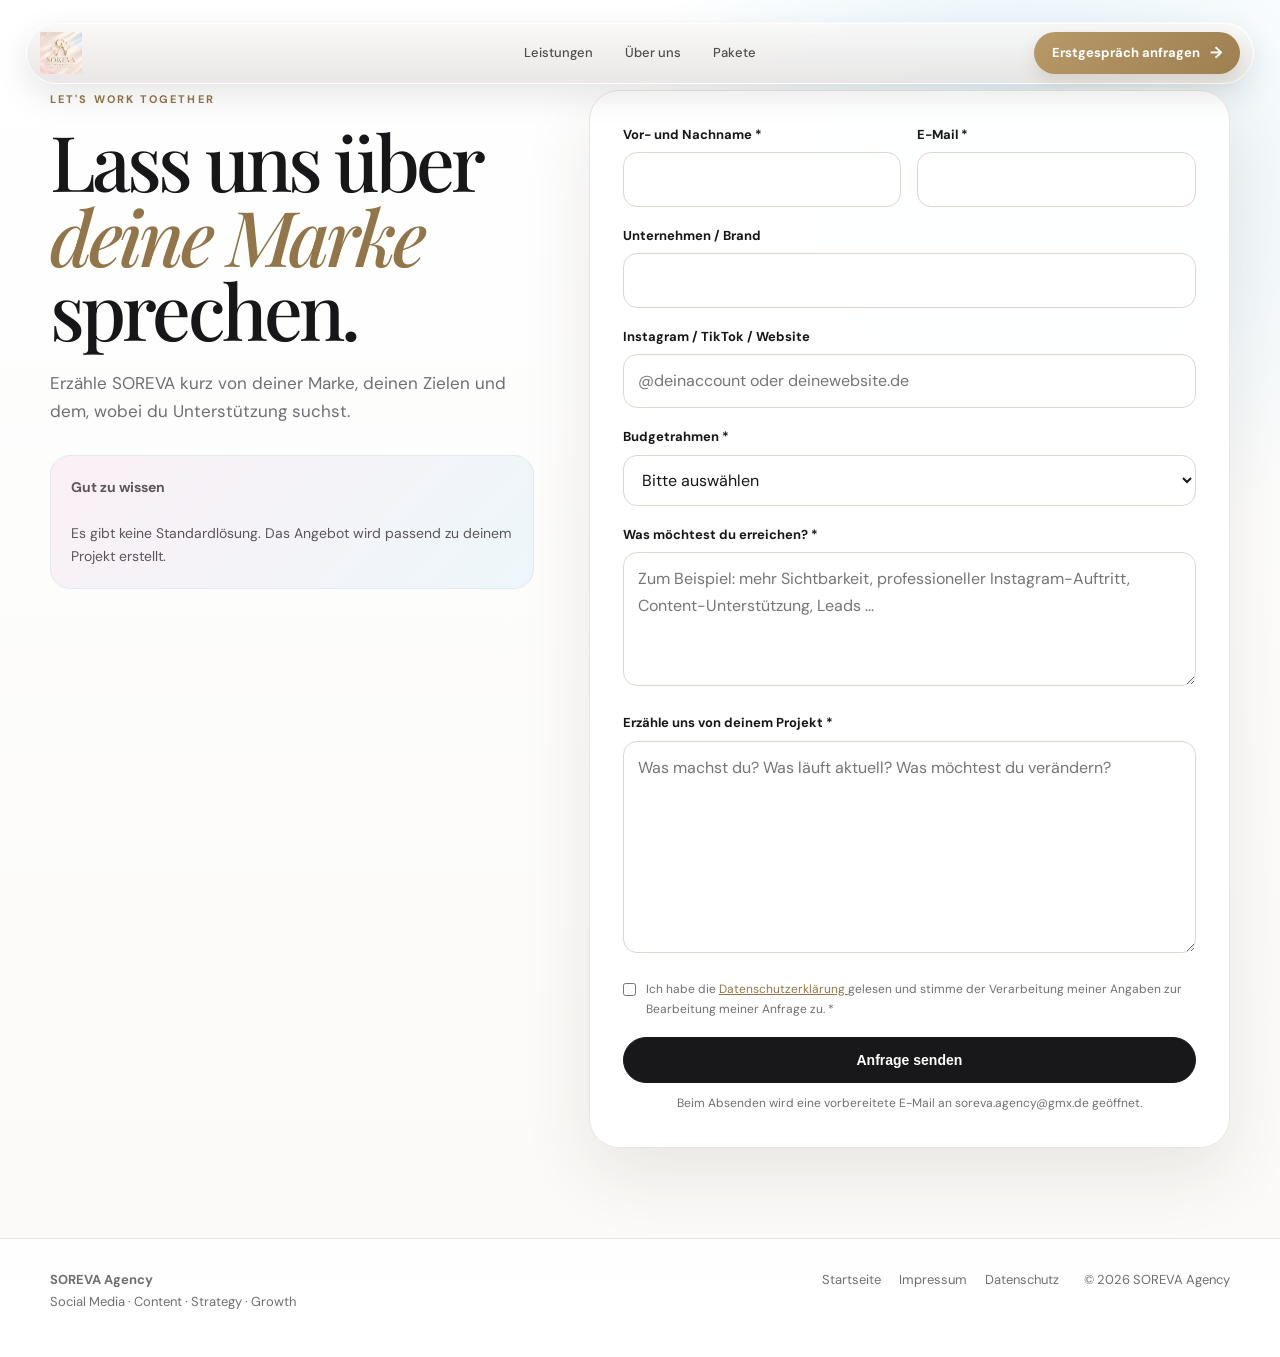
==== anfrage.html @ 7d2bedf1 "Add files via upload" ====
<!DOCTYPE html>
<html lang="de">
<head>
    <meta charset="UTF-8">
    <meta name="viewport" content="width=device-width, initial-scale=1.0">

    <title>Anfrage | SOREVA Agency</title>

    <link rel="preconnect" href="https://fonts.googleapis.com">
    <link rel="preconnect" href="https://fonts.gstatic.com" crossorigin>

    <link
        href="https://fonts.googleapis.com/css2?family=DM+Sans:wght@400;500;600;700&family=Playfair+Display:ital,wght@0,500;0,600;1,500&display=swap"
        rel="stylesheet"
    >

    <link rel="stylesheet" href="style.css">
</head>

<body>

<header class="navbar">
    <div class="container nav-shell">
        <a href="index.html" class="brand" aria-label="SOREVA Agency Startseite">
            <img
                src="assets/soreva-logo.png"
                alt="SOREVA Agency Logo"
                class="brand-logo"
            >
        </a>

        <nav class="nav-links" aria-label="Hauptnavigation">
            <a href="index.html#leistungen">Leistungen</a>
            <a href="index.html#ueber-uns">Über uns</a>
            <a href="index.html#pakete">Pakete</a>
            <a href="anfrage.html" class="nav-request">Anfrage</a>
        </nav>

        <a href="anfrage.html" class="nav-cta">
            Erstgespräch anfragen <span>→</span>
        </a>
    </div>
</header>


<main>

<section class="form-section">

    <div class="container form-layout">

        <div class="form-intro">

            <div class="eyebrow">
                LET'S WORK TOGETHER
            </div>

            <h1>
                Lass uns über
                <em>deine Marke</em>
                sprechen.
            </h1>

            <p>
                Erzähle SOREVA kurz von deiner Marke, deinen Zielen
                und dem, wobei du Unterstützung suchst.
            </p>

            <div class="form-note">

                <strong>Gut zu wissen</strong>

                <br><br>

                Es gibt keine Standardlösung.
                Das Angebot wird passend zu deinem Projekt erstellt.

            </div>

        </div>


        <div class="form-card">

            <form id="contactForm">

                <div class="form-row">

                    <div class="field">

                        <label for="name">
                            Vor- und Nachname *
                        </label>

                        <input
                            type="text"
                            id="name"
                            name="name"
                            required
                        >

                    </div>


                    <div class="field">

                        <label for="email">
                            E-Mail *
                        </label>

                        <input
                            type="email"
                            id="email"
                            name="email"
                            required
                        >

                    </div>

                </div>


                <div class="field">

                    <label for="firma">
                        Unternehmen / Brand
                    </label>

                    <input
                        type="text"
                        id="firma"
                        name="firma"
                    >

                </div>


                <div class="field">

                    <label for="social">
                        Instagram / TikTok / Website
                    </label>

                    <input
                        type="text"
                        id="social"
                        name="social"
                        placeholder="@deinaccount oder deinewebsite.de"
                    >

                </div>


                <div class="field">

                    <label for="budget">
                        Budgetrahmen *
                    </label>

                    <select
                        id="budget"
                        name="budget"
                        required
                    >

                        <option value="">
                            Bitte auswählen
                        </option>

                        <option value="ab 500 €">
                            ab 500 €
                        </option>

                        <option value="ab 950 €">
                            ab 950 €
                        </option>

                        <option value="bis 1.500 €">
                            bis 1.500 €
                        </option>

                        <option value="Noch offen">
                            Noch offen
                        </option>

                    </select>

                </div>


                <div class="field">

                    <label for="ziel">
                        Was möchtest du erreichen? *
                    </label>

                    <textarea
                        id="ziel"
                        name="ziel"
                        rows="4"
                        required
                        placeholder="Zum Beispiel: mehr Sichtbarkeit, professioneller Instagram-Auftritt, Content-Unterstützung, Leads ..."
                    ></textarea>

                </div>


                <div class="field">

                    <label for="message">
                        Erzähle uns von deinem Projekt *
                    </label>

                    <textarea
                        id="message"
                        name="message"
                        rows="7"
                        required
                        placeholder="Was machst du? Was läuft aktuell? Was möchtest du verändern?"
                    ></textarea>

                </div>


                <label class="checkbox">

                    <input
                        type="checkbox"
                        id="privacy"
                        required
                    >

                    <span>

                        Ich habe die
                        <a
                            href="datenschutz.html"
                            target="_blank"
                        >
                            Datenschutzerklärung
                        </a>
                        gelesen und stimme der Verarbeitung
                        meiner Angaben zur Bearbeitung meiner
                        Anfrage zu. *

                    </span>

                </label>


                <button
                    type="submit"
                    class="button button-dark form-submit"
                >
                    Anfrage senden
                </button>


                <div
                    id="formMessage"
                    class="form-message"
                    aria-live="polite"
                ></div>


                <p class="form-hint">
                    Beim Absenden wird eine vorbereitete E-Mail
                    an soreva.agency@gmx.de geöffnet.
                </p>

            </form>

        </div>

    </div>

</section>

</main>


<footer class="footer">

    <div class="container footer-inner">

        <div>
            <strong>SOREVA Agency</strong>
            <br>
            Social Media · Content · Strategy · Growth
        </div>

        <div class="footer-nav">

            <a href="index.html">
                Startseite
            </a>

            <a href="impressum.html">
                Impressum
            </a>

            <a href="datenschutz.html">
                Datenschutz
            </a>

        </div>

        <div>
            © <span id="year"></span> SOREVA Agency
        </div>

    </div>

</footer>


<script src="script.js"></script>

</body>
</html>
---- style.css ----
:root {
    --white: #ffffff;
    --ivory: #fbfaf8;
    --ink: #17171a;
    --gray: #706e72;

    --gold: #b99b6a;
    --gold-dark: #92764a;

    --champagne: #eee1ce;

    --pink: #f4dce8;
    --pink-light: #fbf0f5;

    --blue: #dbeaf2;

    --line: #ebe5de;

    --shadow:
        0 25px 70px rgba(67, 47, 26, 0.10);
}


* {
    box-sizing: border-box;
    margin: 0;
    padding: 0;
}


html {
    scroll-behavior: smooth;
}


body {
    min-height: 100vh;

    background:
        linear-gradient(
            180deg,
            #ffffff 0%,
            #fbfaf8 48%,
            #ffffff 100%
        );

    color: var(--ink);

    font-family:
        "DM Sans",
        Arial,
        sans-serif;

    line-height: 1.65;
}


a {
    text-decoration: none;
    color: inherit;
}


.container {
    width: min(
        1180px,
        calc(100% - 36px)
    );

    margin-inline: auto;
}


/* -------------------------
   NAV
------------------------- */

.navbar {
    position: sticky;
    top: 0;
    z-index: 50;

    background:
        rgba(255, 255, 255, 0.90);

    backdrop-filter: blur(16px);

    border-bottom:
        1px solid rgba(235, 229, 222, 0.85);
}


.nav-inner {
    min-height: 82px;

    display: flex;

    align-items: center;

    justify-content: space-between;

    gap: 24px;
}


.brand {
    display: inline-flex;
    align-items: center;
}


.brand-logo {
    width: 150px;
    height: 62px;

    display: block;

    object-fit: contain;
    object-position: center;
}


.nav-links {
    display: flex;

    align-items: center;

    gap: 28px;

    font-size: 14px;
}


.nav-links a {
    transition: .2s ease;
}


.nav-links a:hover {
    color: var(--gold-dark);
}


/* -------------------------
   BUTTONS
------------------------- */

.button {
    display: inline-flex;

    align-items: center;
    justify-content: center;

    min-height: 46px;

    padding:
        12px 21px;

    border-radius: 999px;

    border: 1px solid transparent;

    font-size: 14px;

    font-weight: 700;

    cursor: pointer;

    transition:
        transform .2s ease,
        box-shadow .2s ease,
        background .2s ease;
}


.button:hover {
    transform: translateY(-2px);
}


.button-dark {
    color: white;

    background: #18181a;

    border-color: #18181a;
}


.button-dark:hover {
    box-shadow:
        0 12px 28px rgba(0, 0, 0, .13);
}


.button-outline {
    background:
        rgba(255, 255, 255, .82);

    border-color:
        #d8d2ca;
}


.button-gold {
    color: #191713;

    background: #dec296;

    border-color: #dec296;
}


/* -------------------------
   TYPOGRAPHY
------------------------- */

.eyebrow {
    font-size: 11px;

    letter-spacing: .19em;

    text-transform: uppercase;

    color: var(--gold-dark);

    font-weight: 700;
}


h1,
h2,
h3 {
    font-family:
        "Playfair Display",
        Georgia,
        serif;

    font-weight: 500;
}


.text-link {
    display: inline-flex;

    align-items: center;

    gap: 8px;

    margin-top: 20px;

    color: var(--gold-dark);

    font-weight: 700;
}


.text-link span {
    transition: transform .2s ease;
}


.text-link:hover span {
    transform: translateX(5px);
}


/* -------------------------
   HERO
------------------------- */

.hero {
    position: relative;

    overflow: hidden;

    min-height: 720px;

    padding:
        90px 0
        85px;
}


.hero-grid {
    position: relative;

    z-index: 2;

    display: grid;

    grid-template-columns:
        1fr 1fr;

    gap: 55px;

    align-items: center;
}


.hero-content {
    padding-top: 10px;
}


.hero h1 {
    max-width: 780px;

    margin:
        16px 0
        24px;

    font-size:
        clamp(54px, 7vw, 91px);

    line-height: .96;

    letter-spacing:
        -.055em;
}


.hero h1 em {
    display: block;

    color:
        var(--gold-dark);

    font-style: italic;
}


.hero-text {
    max-width: 620px;

    color: var(--gray);

    font-size: 18px;
}


.hero-buttons {
    display: flex;

    flex-wrap: wrap;

    gap: 12px;

    margin-top: 30px;
}


.hero-mini {
    display: flex;

    flex-wrap: wrap;

    gap: 20px;

    margin-top: 28px;

    color: #7a746b;

    font-size: 13px;
}


.hero-mini div {
    display: flex;

    align-items: center;

    gap: 8px;
}


.hero-mini span {
    color: var(--gold);
}


/* -------------------------
   HERO VISUAL
------------------------- */

.hero-visual {
    position: relative;

    width:
        min(510px, 94vw);

    aspect-ratio:
        1 / 1;

    margin-inline: auto;

    border-radius: 50%;

    overflow: hidden;

    background:
        radial-gradient(
            circle at 30% 27%,
            rgba(255, 255, 255, .98),
            transparent 23%
        ),
        radial-gradient(
            circle at 72% 71%,
            rgba(244, 214, 228, .80),
            transparent 34%
        ),
        radial-gradient(
            circle at 45% 52%,
            rgba(239, 225, 209, .90),
            transparent 52%
        ),
        linear-gradient(
            145deg,
            #fffdfb,
            #f7eee9 55%,
            #eee1df
        );

    box-shadow:
        inset
            0 0 0 1px
            rgba(255, 255, 255, .95),
        0 35px 90px
            rgba(85, 61, 38, .13);
}


.hero-visual::before {
    content: "";

    position: absolute;

    inset: 7%;

    border:
        1px solid
        rgba(185, 155, 106, .29);

    border-radius: 50%;
}


.hero-visual::after {
    content: "";

    position: absolute;

    inset: 16%;

    border:
        1px solid
        rgba(255, 255, 255, .94);

    border-radius: 50%;
}


.hero-decor {
    position: absolute;

    border-radius: 50%;

    filter:
        blur(2px);

    pointer-events: none;
}


.decor-top {
    width: 500px;
    height: 500px;

    right: -200px;
    top: -210px;

    background:
        radial-gradient(
            circle,
            rgba(242, 215, 229, .65),
            transparent 69%
        );
}


.decor-bottom {
    width: 420px;
    height: 420px;

    left: -190px;
    bottom: -230px;

    background:
        radial-gradient(
            circle,
            rgba(220, 236, 244, .60),
            transparent 69%
        );
}


.visual-orbit {
    position: absolute;

    left: 50%;
    top: 50%;

    border-radius: 50%;

    transform-origin: center;
}


.orbit-gold {
    width: 73%;
    height: 29%;

    transform:
        translate(-50%, -50%)
        rotate(21deg);

    border:
        2px solid
        rgba(185, 155, 106, .88);
}


.orbit-pink {
    width: 73%;
    height: 29%;

    transform:
        translate(-50%, -50%)
        rotate(-23deg);

    border:
        2px solid
        rgba(244, 184, 214, .85);
}


.orbit-blue {
    width: 63%;
    height: 25%;

    transform:
        translate(-50%, -50%)
        rotate(67deg);

    border:
        2px solid
        rgba(179, 218, 240, .88);
}


.visual-glow {
    position: absolute;

    border-radius: 50%;
}


.glow-pink {
    width: 240px;
    height: 240px;

    left: -15px;
    top: 10px;

    background:
        radial-gradient(
            circle,
            rgba(247, 203, 222, .62),
            transparent 70%
        );
}


.glow-blue {
    width: 280px;
    height: 280px;

    right: -25px;
    bottom: -5px;

    background:
        radial-gradient(
            circle,
            rgba(205, 227, 241, .70),
            transparent 71%
        );
}


.visual-monogram {
    position: absolute;

    inset: 0;

    display: flex;

    align-items: center;

    justify-content: center;

    font-family:
        "Playfair Display",
        serif;

    font-size:
        clamp(100px, 13vw, 155px);

    color:
        #ad8d5c;

    text-shadow:
        1px 1px 0 #faecd7,
        0 12px 30px
            rgba(111, 82, 45, .17);
}


.visual-monogram span:first-child {
    z-index: 2;

    transform:
        translate(19px, -18px)
        rotate(-6deg);
}


.visual-monogram span:last-child {
    transform:
        translate(-17px, 24px)
        rotate(7deg);

    color:
        #d0ad73;
}


.spark {
    position: absolute;

    color:
        #a98249;

    text-shadow:
        0 4px 16px
            rgba(133, 98, 48, .18);
}


.spark-1 {
    top: 23%;
    right: 21%;

    font-size: 33px;
}


.spark-2 {
    left: 21%;
    bottom: 24%;

    font-size: 20px;
}


.spark-3 {
    left: 14%;
    top: 42%;

    font-size: 17px;
}


.visual-caption {
    position: absolute;

    left: 50%;
    bottom: 12%;

    transform:
        translateX(-50%);

    width: 84%;

    text-align: center;

    color:
        #906f40;
}


.visual-caption span {
    display: block;

    font-family:
        "Playfair Display",
        serif;

    font-size: 23px;

    letter-spacing:
        .23em;
}


.visual-caption small {
    display: block;

    margin-top: 4px;

    font-size: 8px;

    letter-spacing:
        .22em;

    color:
        #9d8768;
}


/* -------------------------
   SECTIONS
------------------------- */

.section {
    padding:
        100px 0;
}


.intro-section {
    padding-top: 78px;
    padding-bottom: 78px;

    border-top:
        1px solid var(--line);

    border-bottom:
        1px solid var(--line);
}


.intro-grid {
    display: grid;

    grid-template-columns:
        1fr 1fr;

    gap: 60px;

    align-items: end;
}


.intro-grid h2 {
    max-width: 650px;

    margin-top: 11px;

    font-size:
        clamp(40px, 5vw, 63px);

    line-height: 1.02;

    letter-spacing:
        -.045em;
}


.lead {
    color:
        var(--gray);

    font-size: 17px;
}


/* -------------------------
   SECTION HEADING
------------------------- */

.section-heading {
    max-width: 760px;

    margin-bottom: 44px;
}


.section-heading h2 {
    margin:
        10px 0
        17px;

    font-size:
        clamp(42px, 5vw, 66px);

    line-height:
        1.02;

    letter-spacing:
        -.045em;
}


.section-heading p {
    color:
        var(--gray);

    font-size: 17px;
}


/* -------------------------
   SERVICES
------------------------- */

.service-grid {
    display: grid;

    grid-template-columns:
        repeat(3, 1fr);

    gap: 18px;
}


.service-card {
    min-height: 280px;

    padding: 32px;

    border:
        1px solid var(--line);

    border-radius:
        30px;

    background:
        rgba(255, 255, 255, .90);

    box-shadow:
        0 12px 40px rgba(41, 29, 15, .035);
}


.service-card-pink {
    background:
        linear-gradient(
            145deg,
            #fff,
            #fbf0f6
        );
}


.service-card-beige {
    background:
        linear-gradient(
            145deg,
            #fff,
            #f8f2e8
        );
}


.service-number {
    color:
        var(--gold-dark);

    font-size: 12px;

    letter-spacing:
        .15em;

    font-weight: 700;
}


.service-card h3 {
    margin:
        15px 0
        10px;

    font-size: 29px;
}


.service-card p {
    color:
        var(--gray);
}


/* -------------------------
   ABOUT
------------------------- */

.about-section {
    padding:
        100px 0;

    background:
        linear-gradient(
            180deg,
            #fbfaf8,
            #f7edf3 62%,
            #fbfaf8
        );
}


.about-grid {
    display: grid;

    grid-template-columns:
        1fr 1fr;

    gap: 20px;
}


.about-box {
    padding: 38px;

    border:
        1px solid var(--line);

    border-radius:
        32px;

    background:
        rgba(255, 255, 255, .65);
}


.about-main h2 {
    margin:
        12px 0
        18px;

    font-size:
        clamp(42px, 5vw, 62px);

    line-height:
        1.01;

    letter-spacing:
        -.045em;
}


.about-box p {
    max-width: 650px;

    color:
        var(--gray);

    font-size: 16px;
}


.focus-list {
    margin-top: 23px;
}


.focus-list div {
    display: flex;

    justify-content: space-between;

    gap: 20px;

    padding:
        16px 0;

    border-bottom:
        1px solid var(--line);
}


.focus-list strong {
    color:
        var(--gold-dark);
}


/* -------------------------
   PACKAGES
------------------------- */

.package-grid {
    display: grid;

    grid-template-columns:
        repeat(3, 1fr);

    gap: 18px;
}


.package-card {
    min-height: 365px;

    display: flex;

    flex-direction: column;

    padding: 32px;

    border:
        1px solid var(--line);

    border-radius:
        30px;

    background:
        #fff;
}


.package-featured {
    color:
        #fff;

    background:
        #1b1b1d;

    border-color:
        #1b1b1d;

    box-shadow:
        var(--shadow);

    transform:
        translateY(-8px);
}


.package-label {
    color:
        var(--gold-dark);

    font-size: 11px;

    letter-spacing:
        .16em;

    font-weight: 700;
}


.package-featured .package-label {
    color:
        #ddbf8e;
}


.package-card h3 {
    margin:
        11px 0
        2px;

    font-size:
        32px;
}


.price {
    font-size:
        35px;

    font-weight: 700;

    letter-spacing:
        -.04em;
}


.price-info {
    color:
        var(--gray);

    font-size: 13px;
}


.package-featured .price-info {
    color:
        #c7c7c8;
}


.package-card p {
    margin:
        25px 0
        25px;

    color:
        var(--gray);

    font-size: 14px;
}


.package-featured p {
    color:
        #d0d0d2;
}


.package-card .button {
    margin-top: auto;
    width: 100%;
}


.important-info {
    margin-top: 22px;

    padding:
        21px 23px;

    border:
        1px solid #efdfe6;

    border-radius:
        21px;

    background:
        var(--pink-light);

    color:
        #5d555b;

    font-size: 14px;
}


/* -------------------------
   CTA
------------------------- */

.cta-section {
    padding:
        100px 0;
}


.cta-card {
    display: grid;

    grid-template-columns:
        1.1fr .9fr;

    gap: 30px;

    align-items: center;

    padding:
        50px;

    border:
        1px solid #eadfd5;

    border-radius:
        35px;

    background:
        linear-gradient(
            135deg,
            #f8eaf1,
            #f3e8d8
        );
}


.cta-card h2 {
    margin:
        11px 0
        17px;

    font-size:
        clamp(44px, 5vw, 67px);

    line-height:
        .99;
}


.cta-card p {
    max-width: 570px;

    margin-bottom: 25px;

    color:
        var(--gray);
}


.cta-logo {
    display: flex;

    justify-content: center;
}


.cta-logo img {
    width:
        min(370px, 90%);

    border-radius:
        24px;

    box-shadow:
        0 15px 40px
        rgba(67,47,26,.06);
}


/* -------------------------
   FOOTER
------------------------- */

.footer {
    border-top:
        1px solid var(--line);

    padding:
        30px 0
        45px;

    color:
        var(--gray);

    font-size: 13px;
}


.footer-inner {
    display: grid;

    grid-template-columns:
        1fr auto auto;

    gap: 25px;

    align-items: start;
}


.footer-nav {
    display: flex;

    gap: 18px;

    flex-wrap: wrap;
}


.footer-nav a:hover {
    color:
        var(--gold-dark);
}


/* -------------------------
   FORM PAGE
------------------------- */

.form-section {
    min-height:
        calc(100vh - 170px);

    padding:
        90px 0;

    background:
        radial-gradient(
            circle at 82% 13%,
            rgba(245, 220, 233, .72),
            transparent 28%
        ),
        linear-gradient(
            180deg,
            #ffffff,
            #fbfaf8
        );
}


.form-layout {
    display: grid;

    grid-template-columns:
        .86fr 1.14fr;

    gap: 55px;

    align-items: start;
}


.form-intro h1 {
    max-width: 700px;

    margin:
        15px 0
        22px;

    font-size:
        clamp(50px, 6vw, 78px);

    line-height:
        .97;

    letter-spacing:
        -.05em;
}


.form-intro h1 em {
    display: block;

    color:
        var(--gold-dark);

    font-style: italic;
}


.form-intro > p {
    max-width: 570px;

    color:
        var(--gray);

    font-size: 17px;
}


.form-note {
    max-width: 500px;

    margin-top: 30px;

    padding:
        20px;

    border:
        1px solid #efdfe6;

    border-radius:
        20px;

    background:
        var(--pink-light);

    color:
        #5d555b;

    font-size:
        14px;
}


.form-card {
    padding:
        33px;

    border:
        1px solid var(--line);

    border-radius:
        30px;

    background:
        rgba(255,255,255,.97);

    box-shadow:
        var(--shadow);
}


.form-row {
    display: grid;

    grid-template-columns:
        1fr 1fr;

    gap: 16px;
}


.field {
    margin-bottom:
        18px;
}


.field label {
    display: block;

    margin-bottom:
        7px;

    font-size:
        13px;

    font-weight: 700;
}


.field input,
.field select,
.field textarea {
    width: 100%;

    padding:
        13px
        14px;

    border:
        1px solid #ddd6ce;

    border-radius:
        14px;

    background: white;

    color:
        var(--ink);

    font:
        inherit;

    outline: none;

    transition:
        .2s ease;
}


.field textarea {
    resize:
        vertical;

    min-height:
        120px;
}


.field input:focus,
.field select:focus,
.field textarea:focus {
    border-color:
        var(--gold);

    box-shadow:
        0 0 0 3px
        rgba(185,155,106,.12);
}


.checkbox {
    display: flex;

    align-items: flex-start;

    gap: 10px;

    margin:
        4px 0
        18px;

    color:
        var(--gray);

    font-size:
        12px;
}


.checkbox input {
    margin-top:
        3px;
}


.checkbox a {
    color:
        var(--gold-dark);

    text-decoration:
        underline;
}


.form-submit {
    width: 100%;
}


.form-message {
    display: none;

    margin-top:
        14px;

    padding:
        12px 14px;

    border-radius:
        14px;

    background:
        #f4ecdf;

    color:
        #5b4e3e;

    font-size:
        13px;
}


.form-message.show {
    display: block;
}


.form-hint {
    margin-top:
        11px;

    color:
        var(--gray);

    text-align:
        center;

    font-size:
        12px;
}


/* -------------------------
   LEGAL
------------------------- */

.legal-section {
    min-height:
        calc(100vh - 170px);

    padding:
        90px 0;

    background:
        radial-gradient(
            circle at 84% 12%,
            rgba(245, 220, 233, .58),
            transparent 25%
        ),
        #fbfaf8;
}


.legal-content {
    max-width:
        900px;
}


.legal-content h1 {
    margin:
        15px 0
        32px;

    font-size:
        clamp(52px, 6vw, 78px);

    line-height:
        .98;
}


.legal-content h3 {
    margin:
        35px 0
        10px;

    font-size:
        28px;
}


.legal-content p {
    color:
        #59575b;

    margin-bottom:
        17px;
}


.legal-content a {
    color:
        var(--gold-dark);
}


.legal-note {
    margin:
        25px 0;

    padding:
        16px 18px;

    border-left:
        3px solid var(--gold);

    border-radius:
        8px;

    background:
        #f8f3ea;

    color:
        #5b5145;
}


.legal-buttons {
    display: flex;

    flex-wrap: wrap;

    gap: 12px;

    margin-top: 34px;
}


/* -------------------------
   MOBILE
------------------------- */

@media (max-width: 930px) {

    .nav-links {
        display: none;
    }


    .hero-grid,
    .intro-grid,
    .about-grid,
    .package-grid,
    .service-grid,
    .cta-card,
    .form-layout {
        grid-template-columns:
            1fr;
    }


    .hero {
        padding-top:
            60px;
    }


    .hero-visual {
        order:
            -1;

        width:
            min(430px, 90vw);

        margin-bottom:
            15px;
    }


    .package-featured {
        transform:
            none;
    }


    .footer-inner {
        grid-template-columns:
            1fr;
    }


    .form-row {
        grid-template-columns:
            1fr;
    }

}


@media (max-width: 560px) {

    .container {
        width:
            min(
                100% - 24px,
                1180px
            );
    }


    .brand-logo {
        width:
            125px;

        height:
            52px;
    }


    .navbar .button {
        padding:
            10px 15px;

        font-size:
            12px;
    }


    .hero h1 {
        font-size:
            54px;
    }


    .hero {
        min-height:
            auto;
    }


    .hero-visual {
        width:
            min(345px, 92vw);
    }


    .visual-monogram {
        font-size:
            96px;
    }


    .visual-caption span {
        font-size:
            18px;
    }


    .section,
    .about-section,
    .cta-section,
    .legal-section,
    .form-section {
        padding:
            65px 0;
    }


    .about-box,
    .cta-card,
    .form-card,
    .package-card,
    .service-card {
        padding:
            24px;
    }


    .cta-card {
        gap:
            15px;
    }

}


/* =========================
   FLOATING NAVBAR
========================= */

.navbar {
    position: fixed;
    top: 22px;
    left: 0;
    width: 100%;
    z-index: 100;

    background: transparent;
    border: 0;
    backdrop-filter: none;
}

.nav-shell {
    min-height: 62px;
    width: min(1280px, calc(100% - 52px));

    display: grid;
    grid-template-columns: 1fr auto 1fr;
    align-items: center;
    gap: 24px;

    padding: 7px 13px;

    border: 1px solid rgba(255,255,255,.72);
    border-radius: 999px;

    background:
        linear-gradient(
            180deg,
            rgba(249,248,247,.86),
            rgba(229,226,224,.82)
        );

    box-shadow:
        0 12px 32px rgba(27,22,18,.10),
        inset 0 1px 0 rgba(255,255,255,.85);

    backdrop-filter: blur(18px) saturate(115%);
}

.brand {
    justify-self: start;
}

.brand-logo {
    width: 122px;
    height: 50px;
    object-fit: contain;
    display: block;
}

.nav-links {
    justify-self: center;

    display: flex;
    align-items: center;
    gap: 32px;

    font-size: 13px;
    font-weight: 500;
    color: #4f4d4e;
}

.nav-links a {
    white-space: nowrap;
    transition: .2s ease;
}

.nav-links a:hover {
    color: var(--gold-dark);
}

.nav-request {
    display: none;
}

.nav-cta {
    justify-self: end;

    display: inline-flex;
    align-items: center;
    gap: 10px;

    min-height: 42px;
    padding: 10px 18px;

    color: #fff;

    border-radius: 999px;

    background:
        linear-gradient(
            135deg,
            #b89a69,
            #9e7f50
        );

    box-shadow:
        0 7px 16px rgba(146,118,74,.20);

    font-size: 13px;
    font-weight: 700;

    transition: .2s ease;
}

.nav-cta span {
    font-size: 16px;
    line-height: 1;
}

.nav-cta:hover {
    transform: translateY(-1px);
    box-shadow:
        0 10px 20px rgba(146,118,74,.25);
}

/* The fixed bar overlays the hero rather than taking document space. */
.hero {
    padding-top: 142px;
}

/* Responsive */
@media (max-width: 930px) {

    .navbar {
        top: 14px;
    }

    .nav-shell {
        width: min(100% - 24px, 1280px);
        grid-template-columns: 1fr auto;
        min-height: 60px;
        padding-inline: 10px;
    }

    .nav-links {
        display: none;
    }

    .nav-cta {
        justify-self: end;
    }

    .brand-logo {
        width: 118px;
        height: 48px;
    }

    .hero {
        padding-top: 125px;
    }
}

@media (max-width: 560px) {

    .nav-shell {
        min-height: 56px;
        padding: 6px 8px;
    }

    .brand-logo {
        width: 104px;
        height: 44px;
    }

    .nav-cta {
        min-height: 38px;
        padding: 8px 13px;
        font-size: 11px;
    }

    .hero {
        padding-top: 112px;
    }
}


/* =========================
   MARKETING HERO IMAGE
========================= */

.hero-image {
    position: relative;
    min-height: 760px;
    padding: 180px 0 105px;
    overflow: hidden;
    isolation: isolate;
}

.hero-image-layer {
    position: absolute;
    inset: 0;
    z-index: -3;

    background-image: url("assets/hero-marketing.png");
    background-size: cover;
    background-position: center center;
    background-repeat: no-repeat;

    transform: scale(1.01);
}

.hero-overlay {
    position: absolute;
    inset: 0;
    z-index: -2;

    background:
        linear-gradient(
            90deg,
            rgba(255, 250, 246, .92) 0%,
            rgba(255, 250, 246, .80) 31%,
            rgba(255, 250, 246, .34) 59%,
            rgba(255, 250, 246, .04) 100%
        ),
        linear-gradient(
            180deg,
            rgba(255,255,255,.16) 0%,
            rgba(255,255,255,0) 38%,
            rgba(255,255,255,.03) 100%
        );
}

.hero-image .hero-grid {
    min-height: 500px;
    align-items: center;
}

.hero-image .hero-content {
    max-width: 640px;
    padding-top: 40px;
}

.hero-image .hero-text {
    max-width: 570px;
    color: #5e5853;
    font-size: 18px;
}

.button-light {
    background: rgba(255,255,255,.78);
    color: #302a24;
    border-color: rgba(110,91,70,.40);
    backdrop-filter: blur(6px);
}

.button-light:hover {
    background: rgba(255,255,255,.92);
}

@media (max-width: 930px) {
    .hero-image {
        min-height: 720px;
        padding: 160px 0 80px;
    }

    .hero-image-layer {
        background-position: 66% center;
    }

    .hero-overlay {
        background:
            linear-gradient(
                90deg,
                rgba(255, 250, 246, .94) 0%,
                rgba(255, 250, 246, .78) 46%,
                rgba(255, 250, 246, .20) 100%
            );
    }
}

@media (max-width: 560px) {
    .hero-image {
        min-height: 680px;
        padding: 135px 0 70px;
    }

    .hero-image-layer {
        background-position: 67% center;
    }

    .hero-overlay {
        background:
            linear-gradient(
                180deg,
                rgba(255, 250, 246, .95) 0%,
                rgba(255, 250, 246, .87) 41%,
                rgba(255, 250, 246, .32) 100%
            );
    }

    .hero-image .hero-content {
        padding-top: 10px;
    }
}


/* =========================
   HERO LOGO PANEL
========================= */

.hero-logo-panel {
    position: absolute;
    right: clamp(35px, 7vw, 110px);
    bottom: 42px;

    width: min(245px, 30vw);

    padding: 9px;

    border-radius: 24px;

    background:
        rgba(255, 252, 248, .84);

    border:
        1px solid rgba(255,255,255,.76);

    box-shadow:
        0 18px 50px rgba(63, 45, 29, .14),
        inset 0 1px 0 rgba(255,255,255,.95);

    backdrop-filter:
        blur(12px);

    z-index: 4;
}

.hero-logo-panel img {
    width: 100%;
    display: block;

    border-radius: 18px;

    object-fit: cover;
}

@media (max-width: 930px) {
    .hero-logo-panel {
        right: 28px;
        bottom: 28px;
        width: 210px;
    }
}

@media (max-width: 560px) {
    .hero-logo-panel {
        right: 18px;
        bottom: 18px;
        width: 170px;
        border-radius: 18px;
        padding: 6px;
    }

    .hero-logo-panel img {
        border-radius: 14px;
    }
}


/* =========================
   BABY BLUE BRAND ACCENT
========================= */

:root {
    --baby-blue: #d9edf7;
    --baby-blue-soft: #edf7fb;
    --baby-blue-mid: #c7e4f1;
    --baby-blue-deep: #8dbbd0;
}

/* Hero: soft blue light on the image side */
.hero-image-layer {
    background-color: #eaf6fb;
}

.hero-overlay {
    background:
        linear-gradient(
            90deg,
            rgba(255, 250, 246, .94) 0%,
            rgba(255, 250, 246, .82) 28%,
            rgba(229, 244, 250, .35) 62%,
            rgba(229, 244, 250, .08) 100%
        ),
        linear-gradient(
            180deg,
            rgba(255,255,255,.14) 0%,
            rgba(218,238,247,.16) 100%
        );
}

/* Intro */
.intro-section {
    background:
        linear-gradient(
            180deg,
            #ffffff 0%,
            #eef8fc 100%
        );
}

/* Service cards */
.service-card-blue {
    background:
        linear-gradient(
            145deg,
            #ffffff,
            var(--baby-blue-soft)
        );
}

/* About section */
.about-section {
    background:
        linear-gradient(
            180deg,
            #fbfaf8 0%,
            #eef8fc 38%,
            #f7edf3 76%,
            #fbfaf8 100%
        );
}

/* Subtle blue in the info notice */
.important-info {
    background:
        linear-gradient(
            135deg,
            #fbf0f5,
            #eef8fc
        );
    border-color:
        #dbeaf1;
}

/* Form page */
.form-section {
    background:
        radial-gradient(
            circle at 80% 15%,
            rgba(218, 238, 247, .86),
            transparent 27%
        ),
        linear-gradient(
            180deg,
            #ffffff,
            #fbfaf8
        );
}

.form-note {
    background:
        linear-gradient(
            135deg,
            var(--pink-light),
            var(--baby-blue-soft)
        );
    border-color:
        #deebf0;
}

/* CTA */
.cta-card {
    background:
        linear-gradient(
            135deg,
            #f8eaf1 0%,
            #eef8fc 53%,
            #f3e8d8 100%
        );
}

/* Legal pages */
.legal-section {
    background:
        radial-gradient(
            circle at 84% 11%,
            rgba(218, 238, 247, .68),
            transparent 24%
        ),
        #fbfaf8;
}

/* Highlight the primary links slightly blue */
.text-link:hover,
.footer-nav a:hover,
.legal-content a:hover {
    color: var(--baby-blue-deep);
}

/* Fine blue details in the hero decoration */
.orbit-blue {
    border-color:
        rgba(141, 187, 208, .95);
}

.glow-blue {
    background:
        radial-gradient(
            circle,
            rgba(197, 227, 241, .76),
            transparent 71%
        );
}

/* Mobile: keep blue soft and airy */
@media (max-width: 560px) {
    .hero-overlay {
        background:
            linear-gradient(
                180deg,
                rgba(255, 250, 246, .96) 0%,
                rgba(255, 250, 246, .86) 42%,
                rgba(225, 243, 250, .36) 100%
            );
    }
}


/* =========================
   ROSE STATEMENT ACCENTS
========================= */

.rose-word {
    color: #c987a5;
    font-style: italic;
}

.rose-highlight-row {
    display: flex;
    flex-wrap: wrap;
    gap: 8px;
    margin: 24px 0 2px;
}

.rose-highlight-row span {
    display: inline-flex;
    align-items: center;
    justify-content: center;

    padding: 7px 12px;

    border-radius: 999px;

    background: #f7e1eb;

    border: 1px solid #eed0dd;

    color: #a85f7f;

    font-size: 11px;
    font-weight: 700;

    letter-spacing: .05em;
    text-transform: uppercase;
}

.section-heading .rose-word {
    white-space: nowrap;
}

@media (max-width: 560px) {
    .rose-highlight-row {
        gap: 6px;
    }

    .rose-highlight-row span {
        font-size: 10px;
        padding: 6px 10px;
    }
}


/* =========================
   FULL AGENCY NAME IN NAVBAR
========================= */

.brand-name {
    display: inline-flex;
    align-items: baseline;
    gap: 7px;

    font-family:
        "DM Sans",
        Arial,
        sans-serif;

    font-size: 16px;
    line-height: 1;
    font-weight: 700;

    letter-spacing: .11em;

    color: #17171a;
    white-space: nowrap;
}

.brand-name span {
    font-family:
        "Playfair Display",
        Georgia,
        serif;

    font-weight: 500;
    letter-spacing: .12em;

    color: #92764a;
}

@media (max-width: 560px) {
    .brand-name {
        font-size: 13px;
        gap: 5px;
    }
}


/* Logo + ausgeschriebener Name in der Navigation */
.brand {
    display: inline-flex;
    align-items: center;
    gap: 12px;
}

.brand-logo {
    width: 42px;
    height: 42px;
    display: block;
    object-fit: contain;
}

.brand-name {
    display: inline-block;
    font-family: "DM Sans", Arial, sans-serif;
    font-size: 15px;
    font-weight: 700;
    letter-spacing: .12em;
    color: #17171a;
    white-space: nowrap;
}

@media (max-width: 560px) {
    .brand-logo {
        width: 36px;
        height: 36px;
    }

    .brand-name {
        font-size: 12px;
        letter-spacing: .09em;
    }

    .brand {
        gap: 8px;
    }
}


/* Verfeinerter SOREVA-Name neben dem Logo */
.brand-name {
    font-family: "Playfair Display", Georgia, serif;
    font-size: 17px;
    font-weight: 500;
    font-style: italic;
    letter-spacing: .07em;
    color: #b67f9b;
    white-space: nowrap;
}

@media (max-width: 560px) {
    .brand-name {
        font-size: 14px;
        letter-spacing: .05em;
    }
}


/* SOREVA AGENCY in Rose */
.brand-name {
    font-family: "Playfair Display", Georgia, serif;
    font-size: 17px;
    font-weight: 500;
    font-style: italic;
    letter-spacing: .07em;
    line-height: 1.05;
    color: #b67f9b;
    white-space: nowrap;
}

.brand-tagline {
    color: #b99b6a;
}
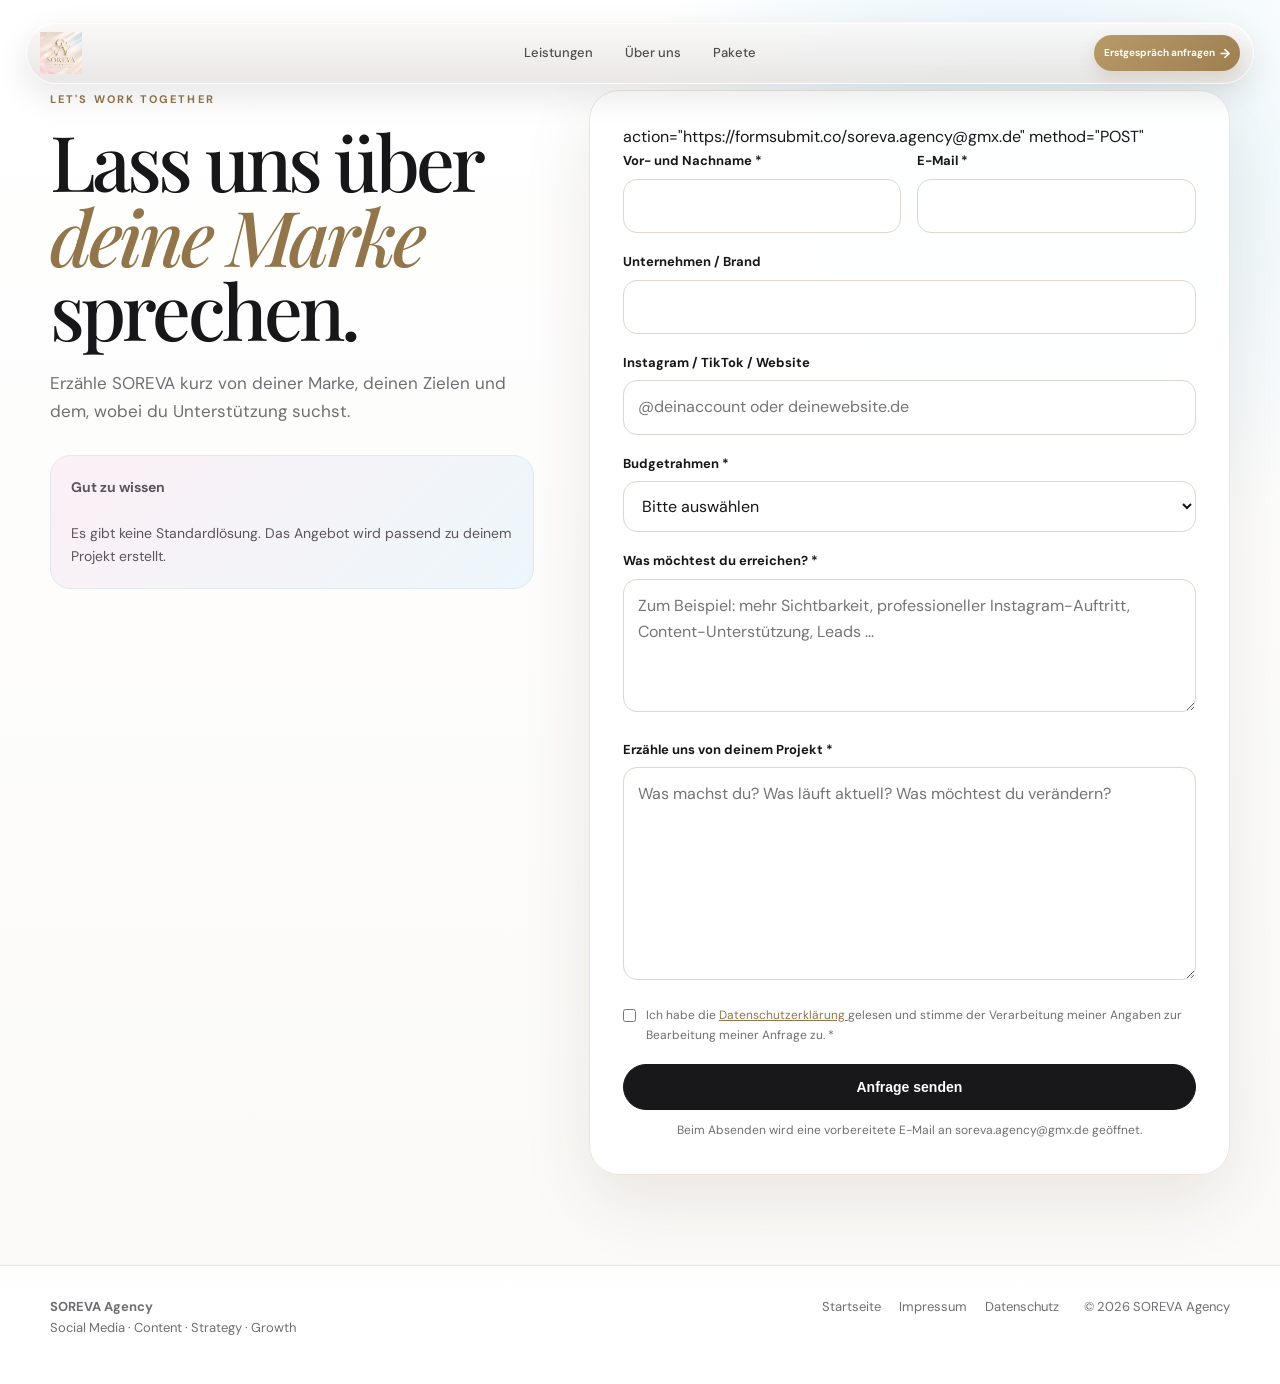
==== commit 394e150b: "Update form action URL in anfrage.html" ====
--- a/anfrage.html
+++ b/anfrage.html
@@ -83,7 +83,8 @@
         <div class="form-card">
 
             <form id="contactForm">
-
+ action="https://formsubmit.co/soreva.agency@gmx.de"
+    method="POST"
                 <div class="form-row">
 
                     <div class="field">
--- a/style.css
+++ b/style.css
@@ -2496,3 +2496,127 @@
 .brand-tagline {
     color: #b99b6a;
 }
+
+
+/* =========================
+   MOBILE NAVIGATION FIX
+========================= */
+
+@media (max-width: 560px) {
+    .navbar {
+        top: 10px;
+    }
+
+    .nav-shell,
+    .nav-inner {
+        width: calc(100% - 18px);
+        min-height: 58px;
+        padding: 6px 8px;
+        grid-template-columns: minmax(0, 1fr) auto;
+        gap: 8px;
+    }
+
+    .brand {
+        min-width: 0;
+        overflow: hidden;
+        gap: 8px;
+    }
+
+    .brand-logo {
+        width: 34px;
+        height: 34px;
+        flex: 0 0 auto;
+    }
+
+    @media (max-width: 560px) {
+    .brand-copy {
+        display: flex;
+        flex-direction: column;
+        align-items: flex-start;
+        gap: 3px;
+    }
+
+    .brand-name {
+        color: #b67f9b;
+        font-family: "Playfair Display", Georgia, serif;
+    }
+
+    .brand-tagline {
+        color: #b99b6a;
+        font-size: 6px;
+        white-space: nowrap;
+    }
+}
+    }
+
+    .nav-cta {
+        min-height: 36px;
+        padding: 8px 10px;
+        gap: 5px;
+        font-size: 10px;
+        white-space: nowrap;
+        flex-shrink: 0;
+    }
+
+    .nav-cta span {
+        font-size: 13px;
+    }
+}
+
+
+
+/* =========================
+   HERO LOGO / CTA MOBILE FIX
+========================= */
+
+.hero-logo-panel {
+    position: absolute;
+    right: clamp(30px, 7vw, 110px);
+    bottom: 34px;
+    width: min(230px, 26vw);
+    z-index: 3;
+}
+
+@media (max-width: 930px) {
+    .hero-logo-panel {
+        right: 24px;
+        bottom: 22px;
+        width: 190px;
+    }
+
+    .hero-image .hero-content {
+        position: relative;
+        z-index: 5;
+        max-width: 620px;
+        padding-bottom: 150px;
+    }
+}
+
+@media (max-width: 560px) {
+    .hero-image {
+        min-height: 760px;
+        padding-bottom: 250px;
+    }
+
+    .hero-image .hero-content {
+        padding-bottom: 0;
+    }
+
+    .hero-logo-panel {
+        right: 50%;
+        bottom: 26px;
+        transform: translateX(50%);
+        width: 155px;
+        z-index: 2;
+    }
+
+    .hero-buttons {
+        position: relative;
+        z-index: 10;
+    }
+
+    .hero-buttons .button {
+        position: relative;
+        z-index: 11;
+    }
+}
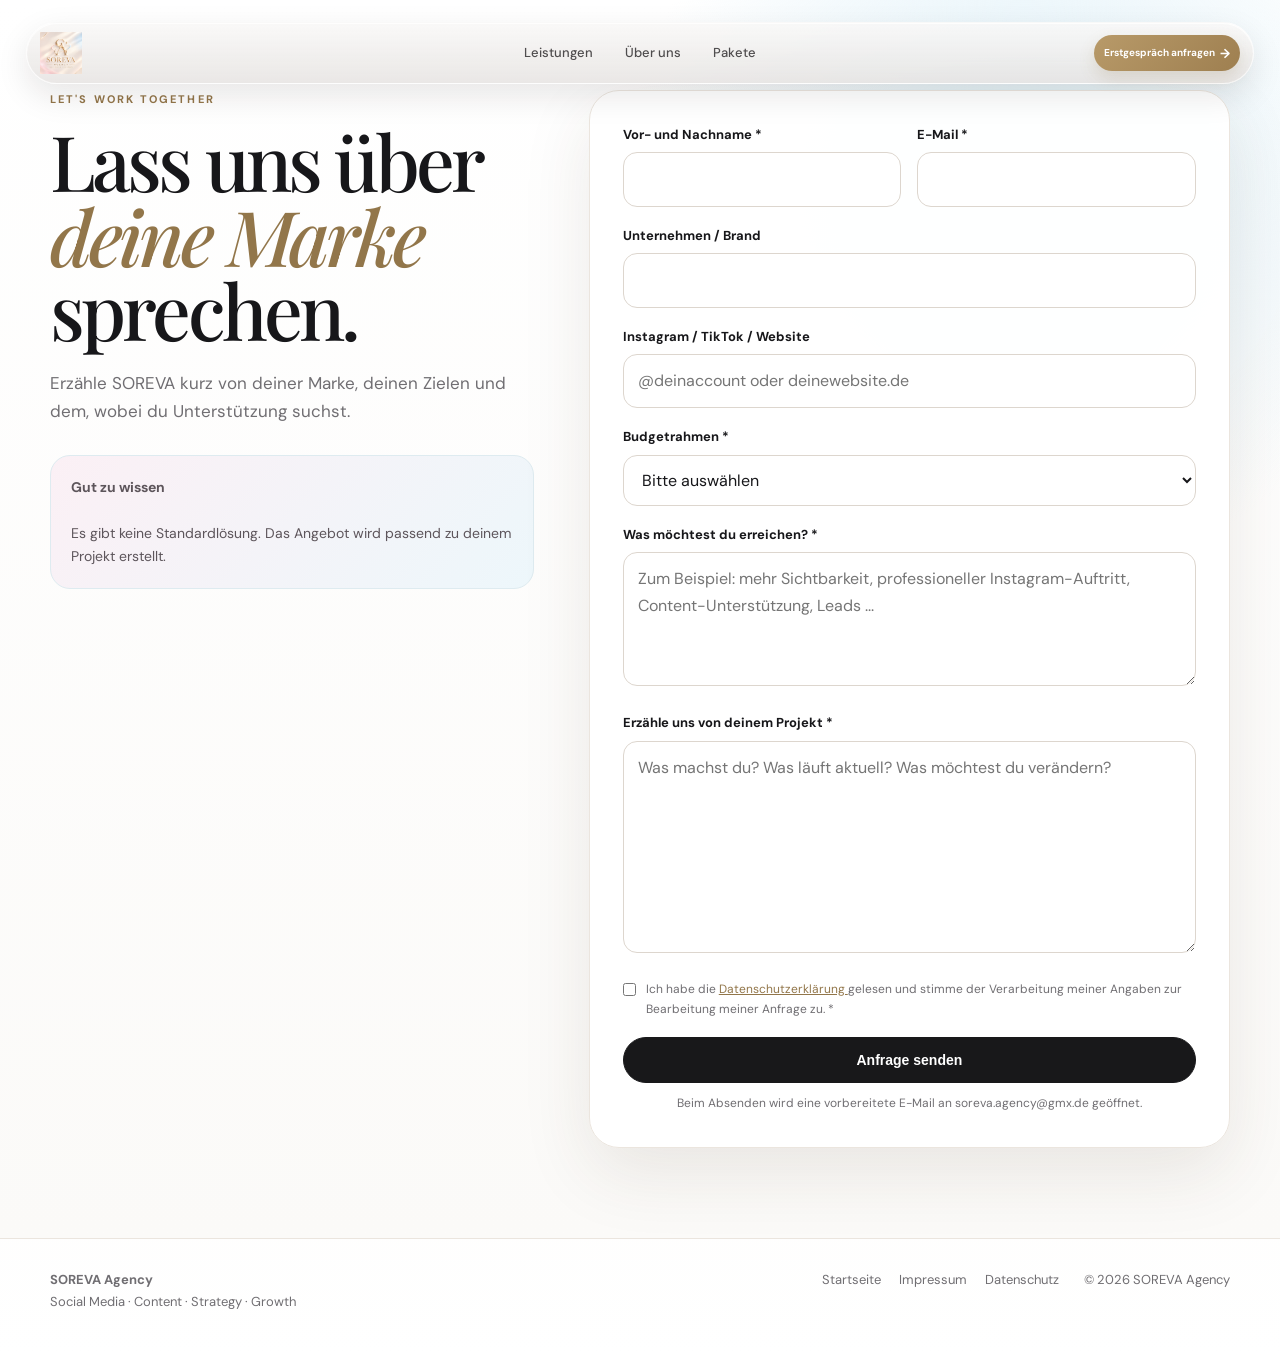
==== commit dfea400c: "Fix form structure in anfrage.html Replaced the form definition to ensure proper structure." ====
--- a/anfrage.html
+++ b/anfrage.html
@@ -83,8 +83,7 @@
         <div class="form-card">
 
             <form id="contactForm">
- action="https://formsubmit.co/soreva.agency@gmx.de"
-    method="POST"
+ 
                 <div class="form-row">
 
                     <div class="field">
@@ -268,7 +267,11 @@
                     Beim Absenden wird eine vorbereitete E-Mail
                     an soreva.agency@gmx.de geöffnet.
                 </p>
-
+<form
+    id="contactForm"
+    action="https://formsubmit.co/soreva.agency@gmx.de"
+    method="POST"
+>
             </form>
 
         </div>
